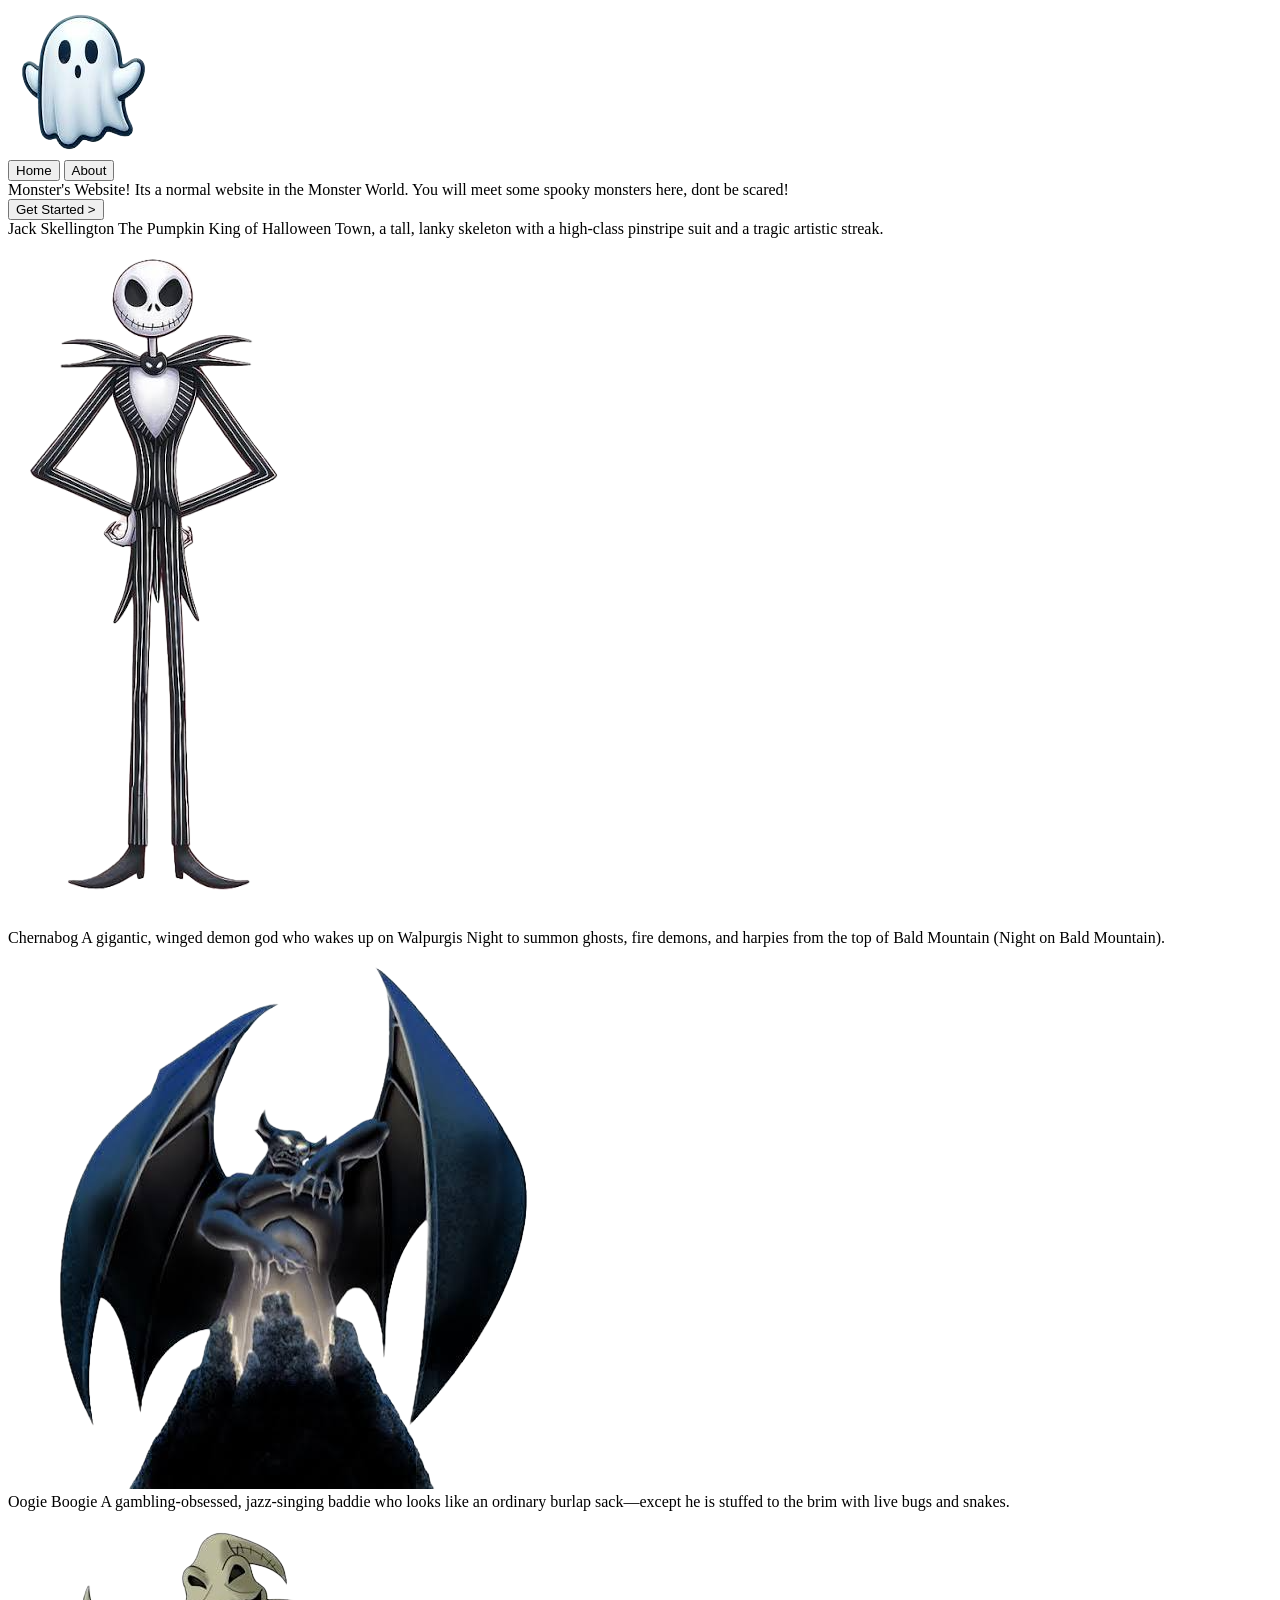
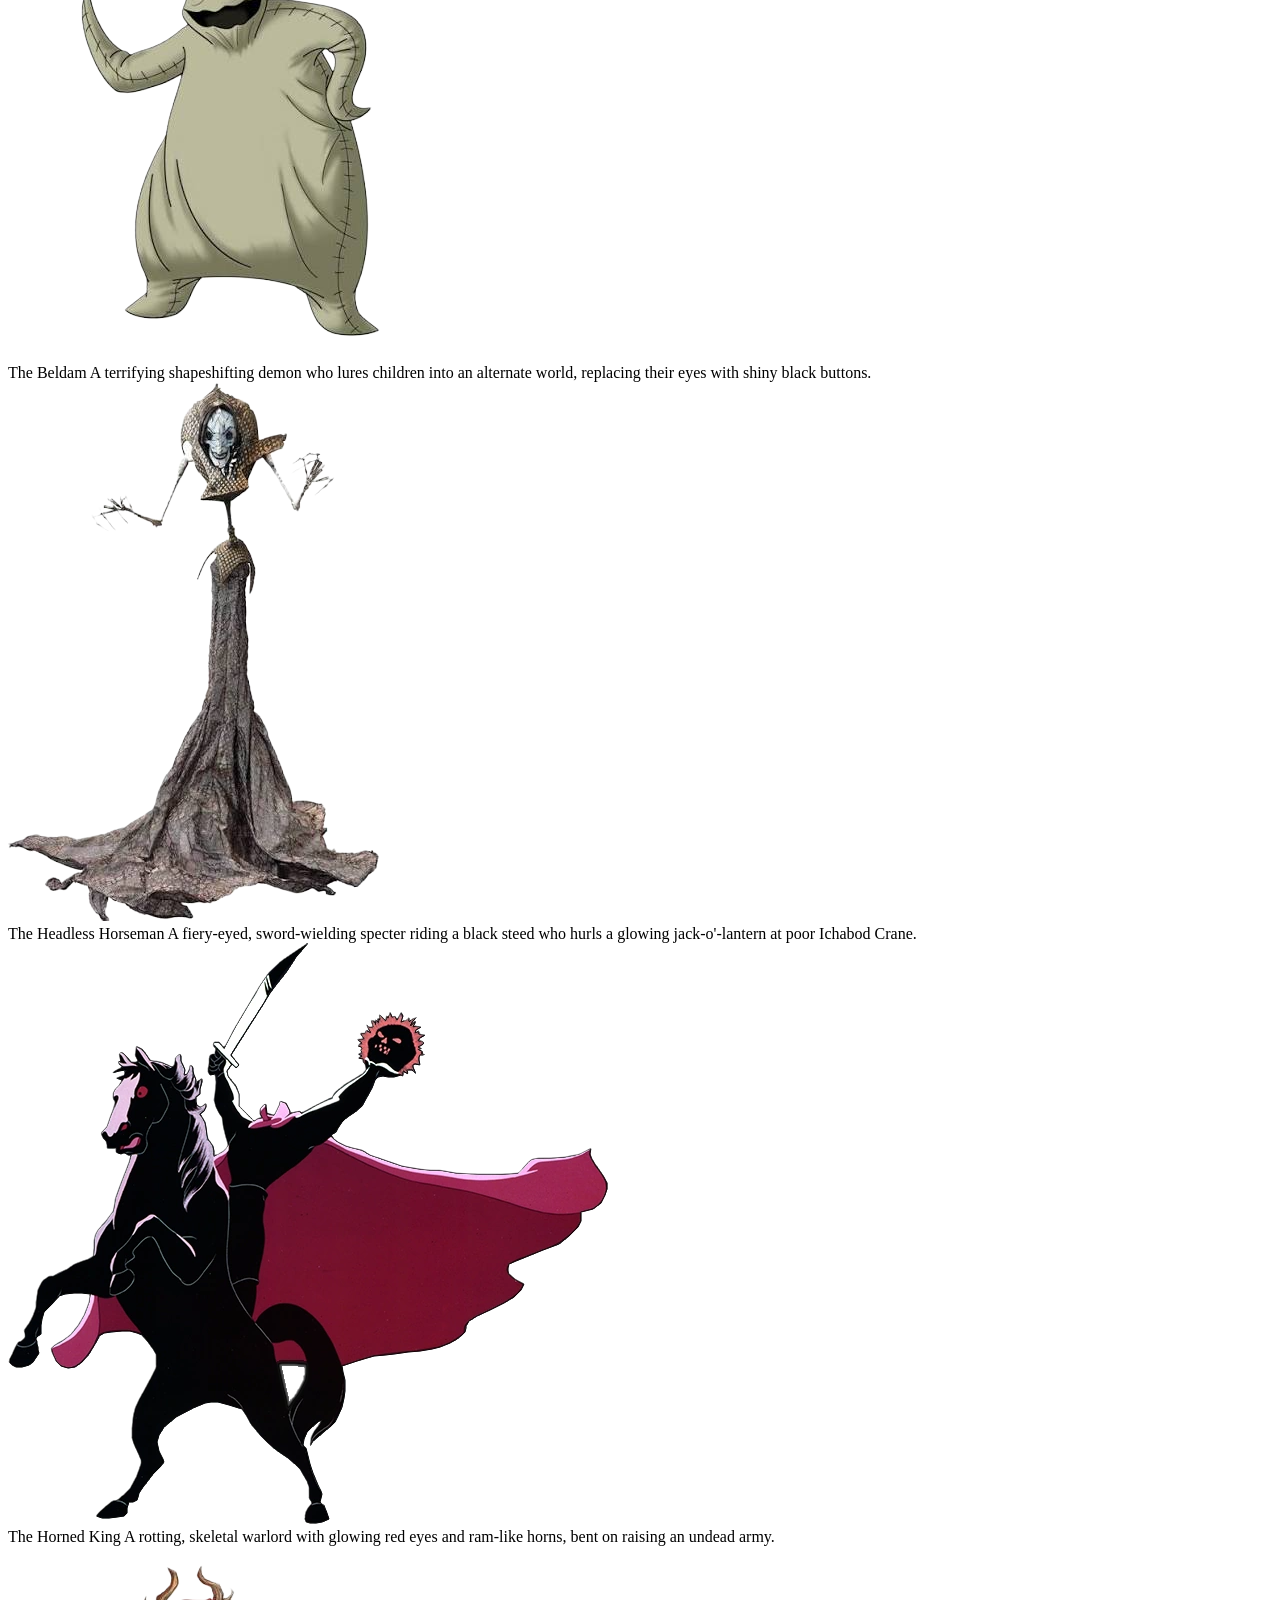
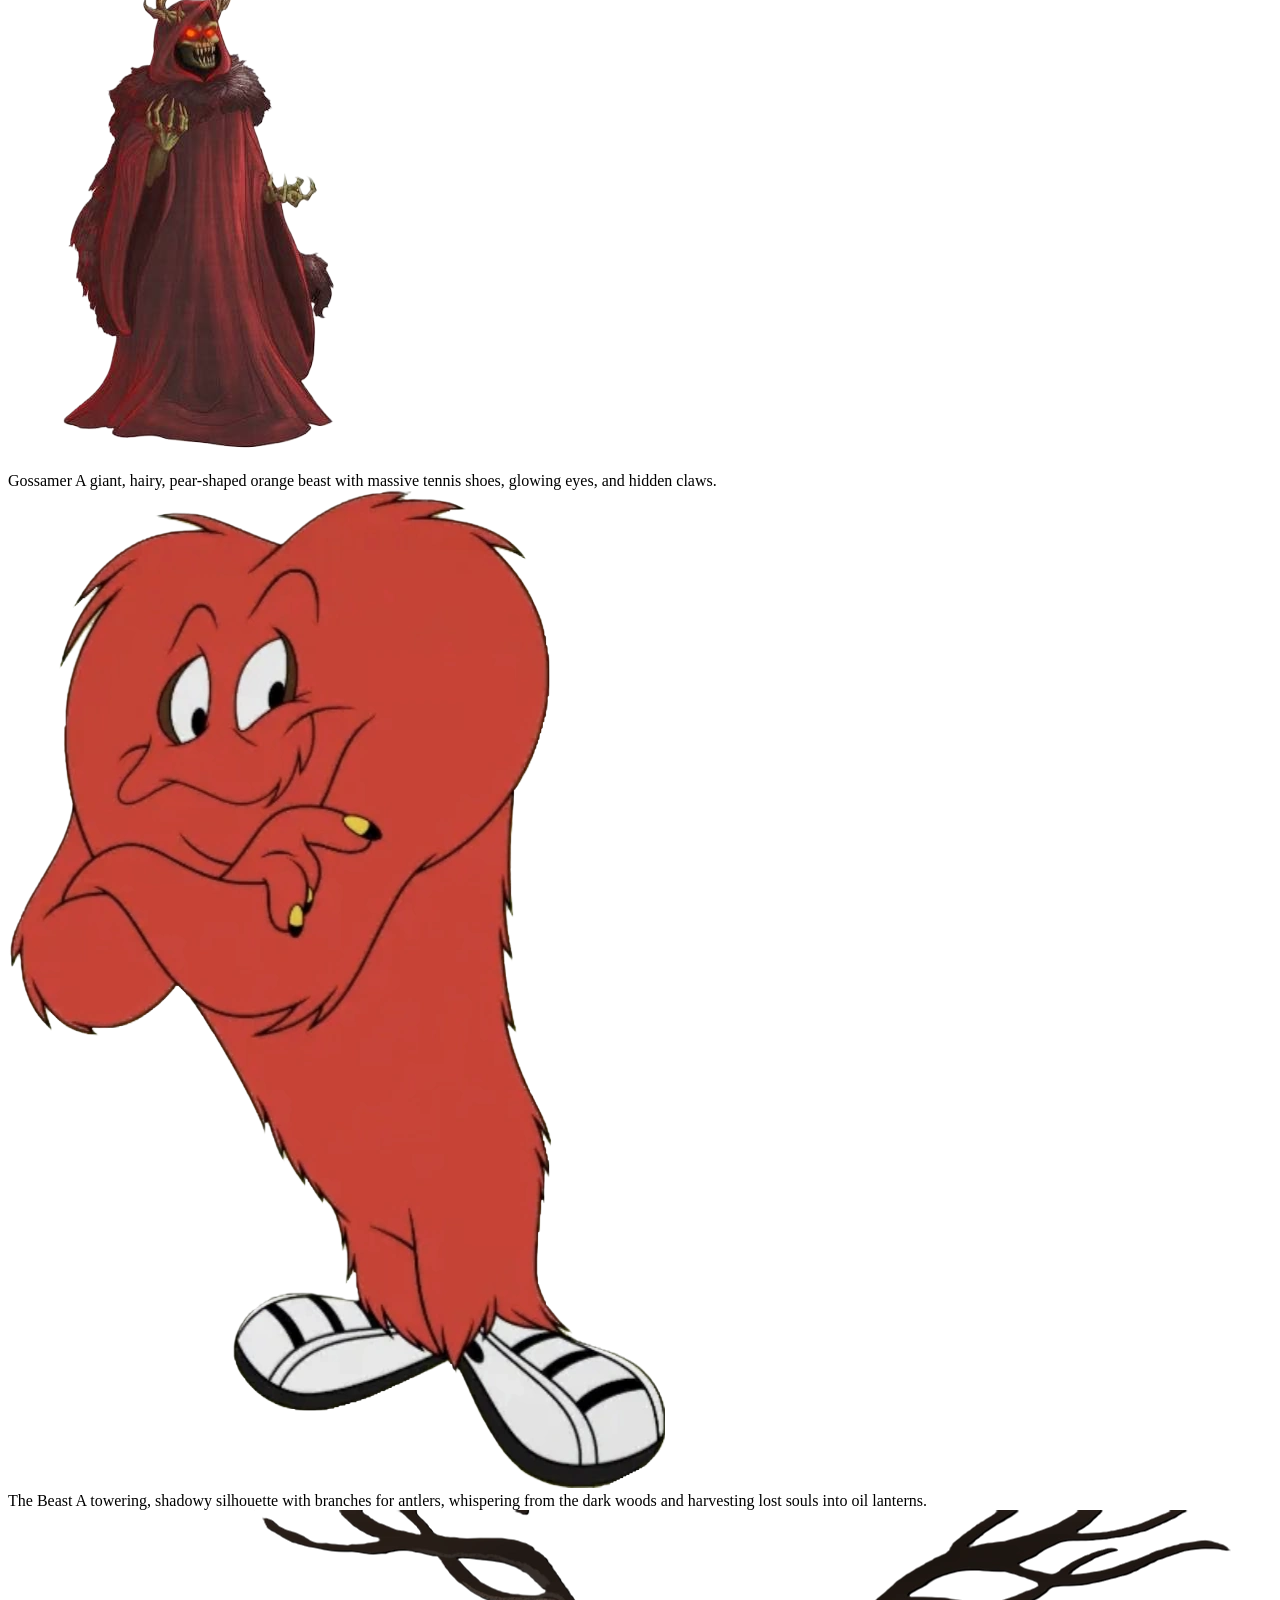
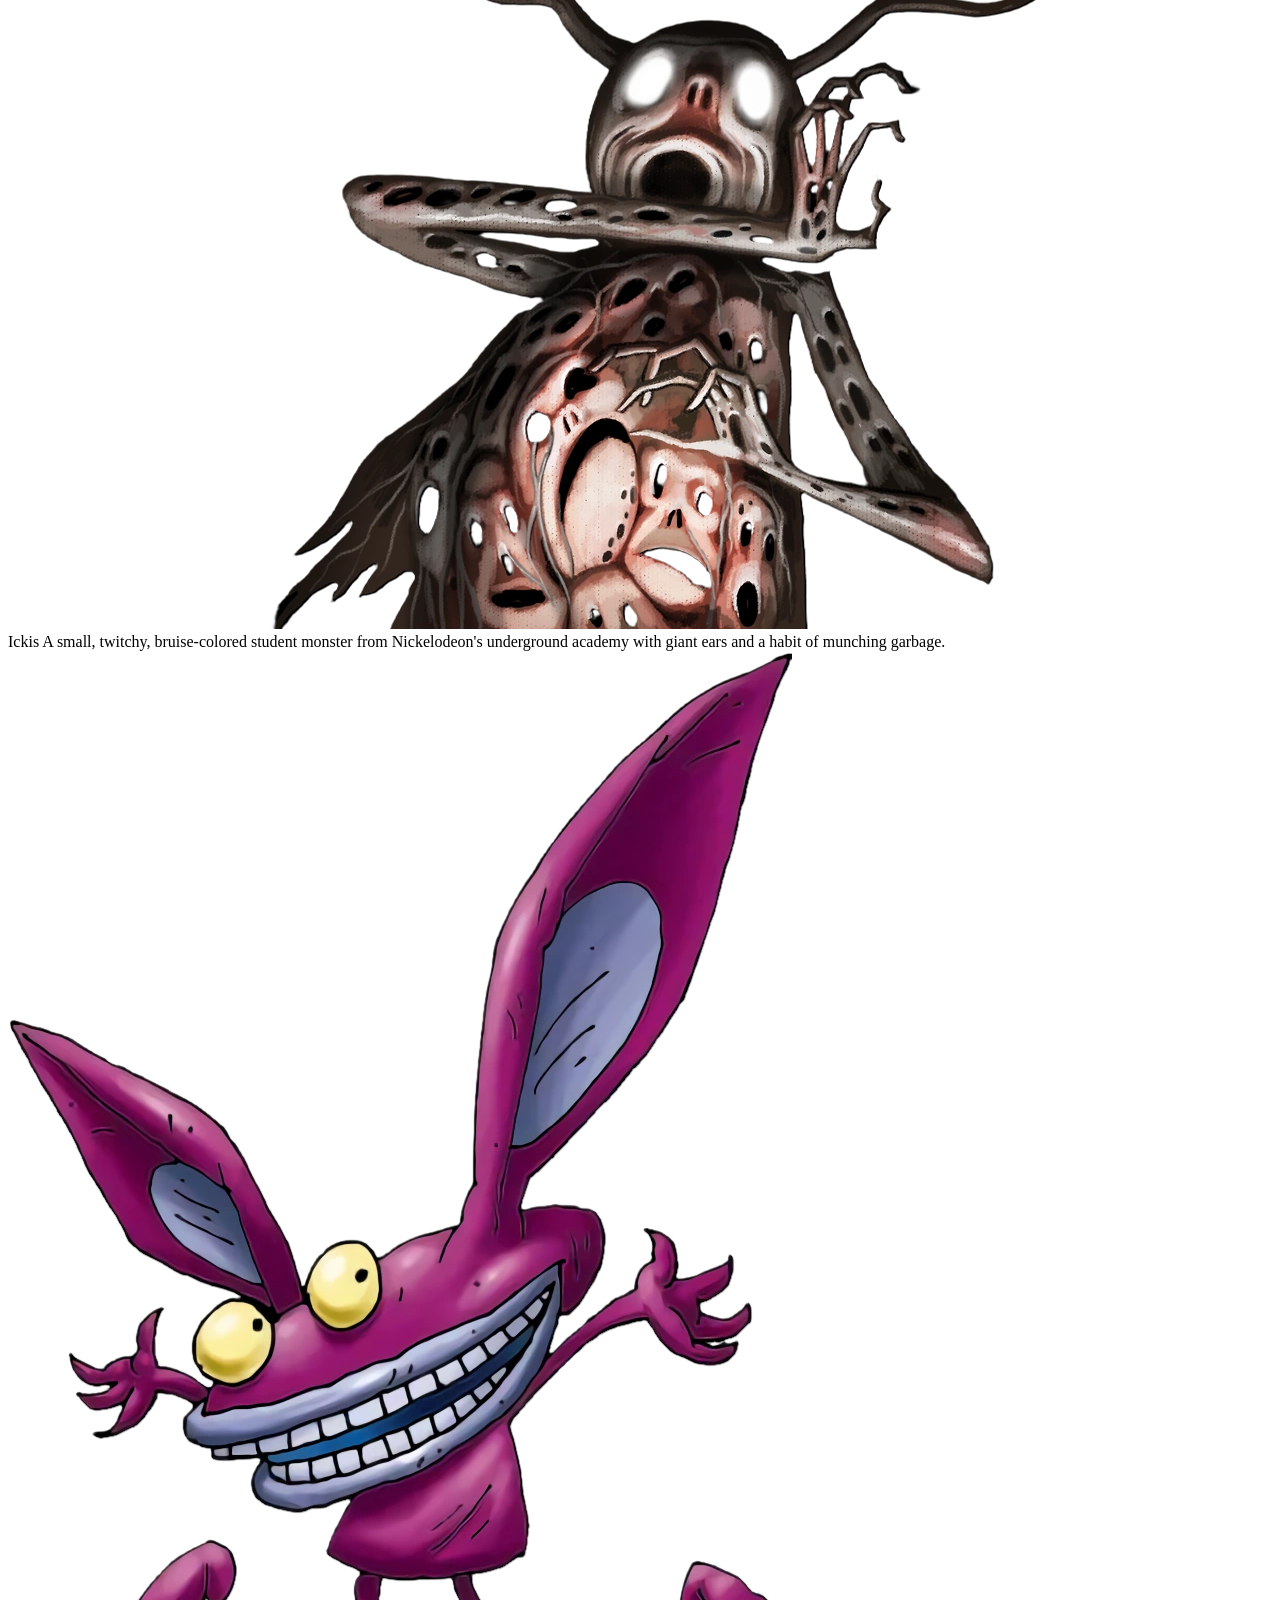
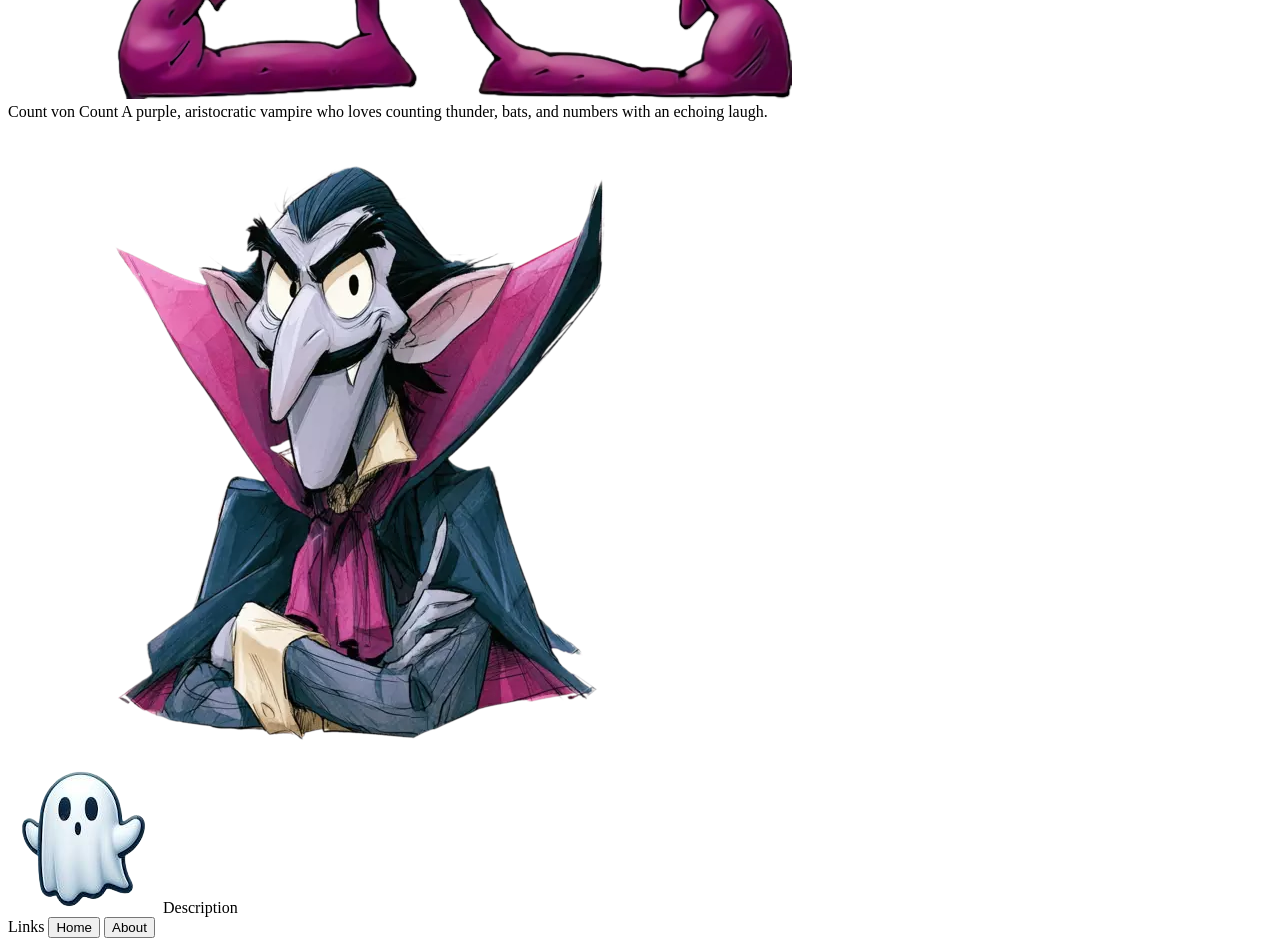
==== index.html @ f99f4a5c "Made HTML structure and added favicon ico. Also added required images." ====
<!DOCTYPE html>
<html lang="en">

<head>
    <meta charset="UTF-8">
    <meta name="viewport" content="width=device-width, initial-scale=1.0">
    <title>Monster's Website</title>
    <link rel="stylesheet" href="style.css">
    <link rel="apple-touch-icon" sizes="180x180" href="/apple-touch-icon.png">
    <link rel="icon" type="image/png" sizes="32x32" href="/favicon-32x32.png">
    <link rel="icon" type="image/png" sizes="16x16" href="/favicon-16x16.png">
    <link rel="manifest" href="/site.webmanifest">
</head>

<body>
    <div class="main">
        <nav>
            <span>
                <img src="imgs/logo.png" alt="ghost logo">
            </span>
            <div>
                <button class="btn">Home</button>
                <button class="btn">About</button>
            </div>
        </nav>
        <div class="hero">
            <span>
                Monster's Website!
            </span>
            <span>
                Its a normal website in the Monster World.
            </span>
            <span>
                You will meet some spooky monsters here, dont be scared!
            </span>
            <div class="hero-btns">
                <button class="btn red-btn">Get Started &gt;</button>
            </div>
        </div>
        <div class="seperation"></div>
    </div>
    <section class="first skellington">
        <div>
            <span>
                Jack Skellington
            </span>
            <span>
                The Pumpkin King of Halloween Town, a tall, lanky skeleton with a high-class pinstripe suit and a tragic
                artistic streak.
            </span>
        </div>
        <div class="secImg">
            <img src="imgs/skellignton.png" alt="Monster Image png">
        </div>
    </section>
    <div class="seperation"></div>
    <section class="first chernabog">
        <div>
            <span>
                Chernabog
            </span>
            <span>
                A gigantic, winged demon god who wakes up on Walpurgis Night to summon ghosts, fire demons, and harpies
                from the top of Bald Mountain (Night on Bald Mountain).
            </span>
        </div>
        <div class="secImg">
            <img src="imgs/chernabog.png" alt="Monster Image png">
        </div>
    </section>
    <div class="seperation"></div>
    <section class="first oogieboogie">
        <div>
            <span>
                Oogie Boogie
            </span>
            <span>
                A gambling-obsessed, jazz-singing baddie who looks like an ordinary burlap sack—except he is stuffed to
                the brim with live bugs and snakes.
            </span>
        </div>
        <div class="secImg">
            <img src="imgs/oggieboogie.png" alt="Monster Image png">
        </div>
    </section>
    <div class="seperation"></div>
    <section class="first thebeldam">
        <div>
            <span>
                The Beldam
            </span>
            <span>
                A terrifying shapeshifting demon who lures children into an alternate world, replacing their eyes with
                shiny black buttons.
            </span>
        </div>
        <div class="secImg">
            <img src="imgs/thebaldem.png" alt="Monster Image png">
        </div>
    </section>
    <div class="seperation"></div>
    <section class="first headless">
        <div>
            <span>
                The Headless Horseman
            </span>
            <span>
                A fiery-eyed, sword-wielding specter riding a black steed who hurls a glowing jack-o'-lantern at poor
                Ichabod Crane. 
            </span>
        </div>
        <div class="secImg">
            <img src="imgs/headless-horseman.png" alt="Monster Image png">
        </div>
    </section>
    <div class="seperation"></div>
    <section class="first hornedking">
        <div>
            <span>
                The Horned King
            </span>
            <span>
                A rotting, skeletal warlord with glowing red eyes and ram-like horns, bent on raising an undead army.
            </span>
        </div>
        <div class="secImg">
            <img src="imgs/hornedking.png" alt="Monster Image png">
        </div>
    </section>
    <div class="seperation"></div>
    <section class="first gossamer">
        <div>
            <span>
                Gossamer
            </span>
            <span>
                A giant, hairy, pear-shaped orange beast with massive tennis shoes, glowing eyes, and hidden claws.
            </span>
        </div>
        <div class="secImg">
            <img src="imgs/gossamer.png" alt="Monster Image png">
        </div>
    </section>
    <div class="seperation"></div>
    <section class="first thebeast">
        <div>
            <span>
                The Beast
            </span>
            <span>
                A towering, shadowy silhouette with branches for antlers, whispering from the dark woods and harvesting lost souls into oil lanterns.
            </span>
        </div>
        <div class="secImg">
            <img src="imgs/thebeast.png" alt="Monster Image png">
        </div>
    </section>
    <div class="seperation"></div>
    <section class="first ickis">
        <div>
            <span>
                Ickis
            </span>
            <span>
                A small, twitchy, bruise-colored student monster from Nickelodeon's underground academy with giant ears and a habit of munching garbage.
            </span>
        </div>
        <div class="secImg">
            <img src="imgs/ickis.png" alt="Monster Image png">
        </div>
    </section>
    <div class="seperation"></div>
    <section class="first countvoncount">
        <div>
            <span>
                Count von Count
            </span>
            <span>
                A purple, aristocratic vampire who loves counting thunder, bats, and numbers with an echoing laugh.
            </span>
        </div>
        <div class="secImg">
            <img src="imgs/countvoncount.png" alt="Monster Image png">
        </div>
    </section>
    <div class="seperation"></div>
    <footer>
        <div class="left">
            <img src="imgs/logo.png" alt="ghost logo">
            <span>Description</span>
        </div>
        <div class="right">
            <span>Links</span>
            <button class="btn">Home</button>
            <button class="btn">About</button>
        </div>
    </footer>
</body>

</html>
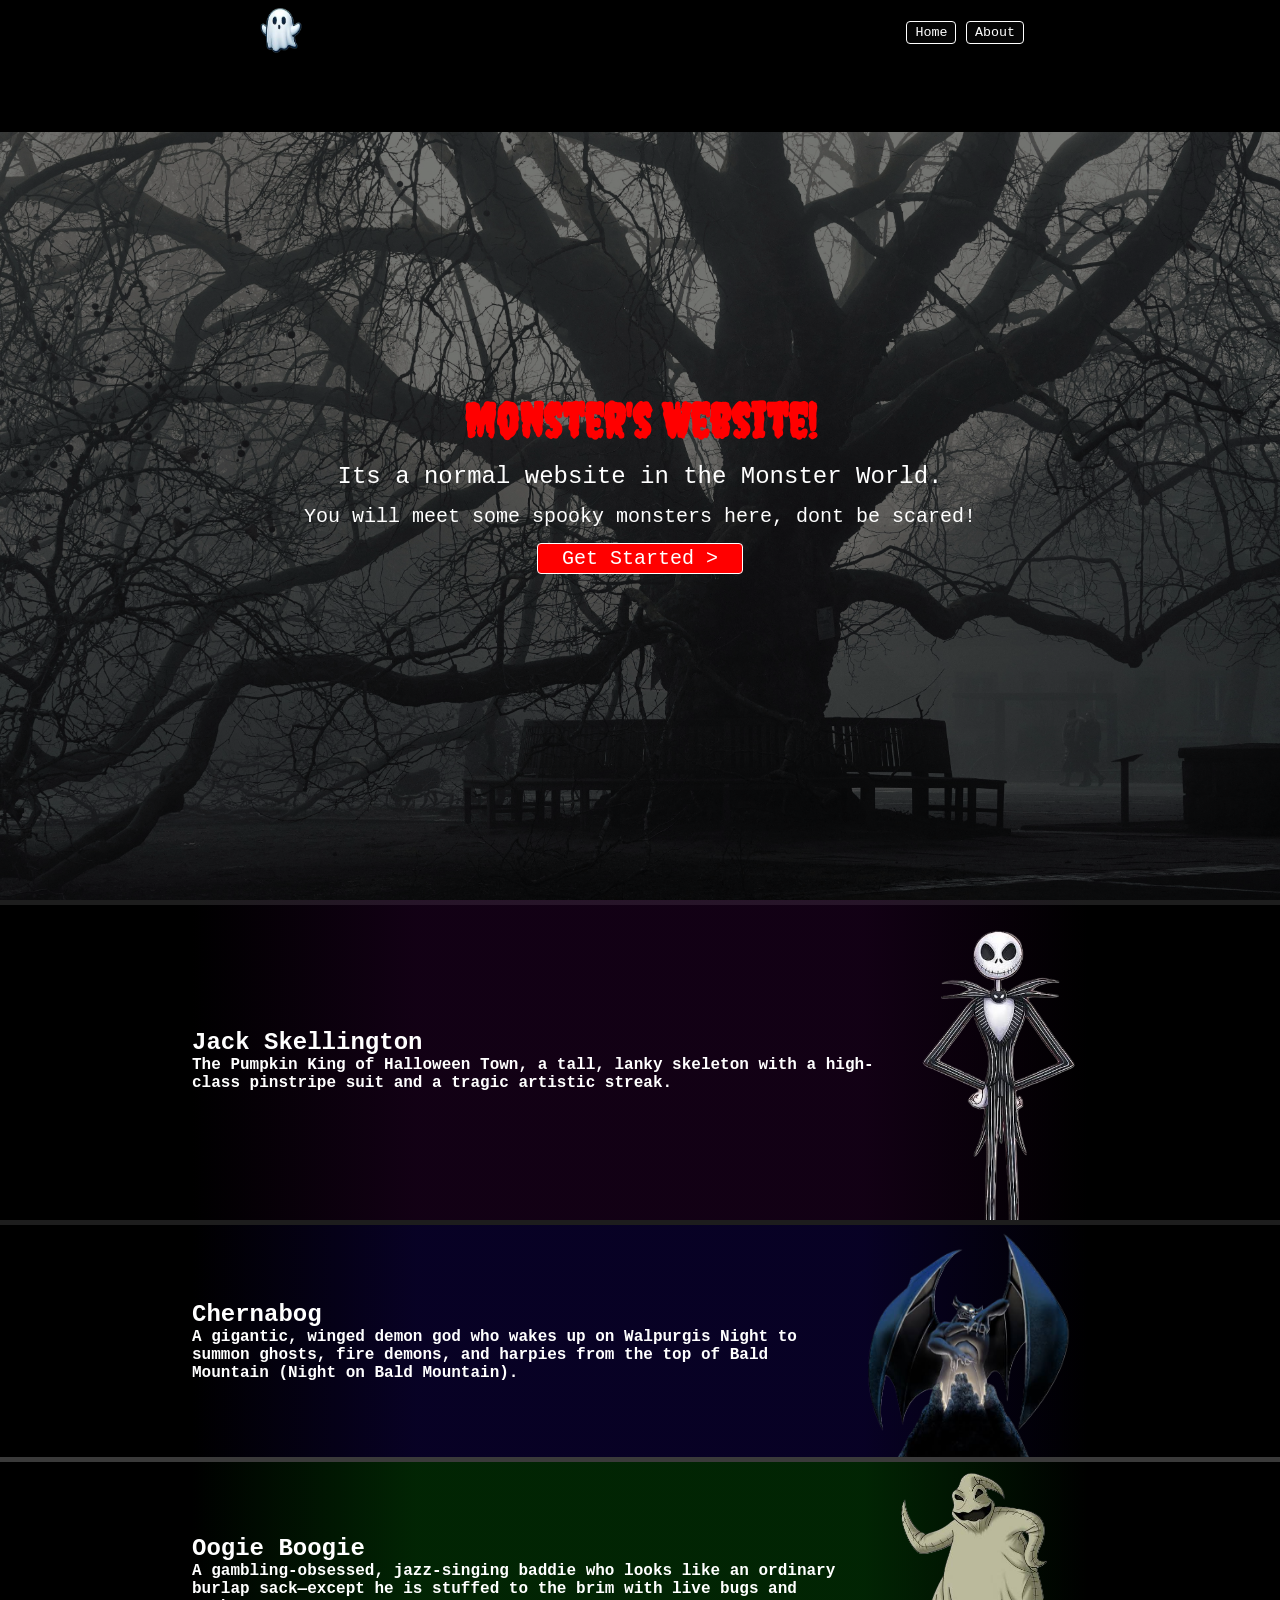
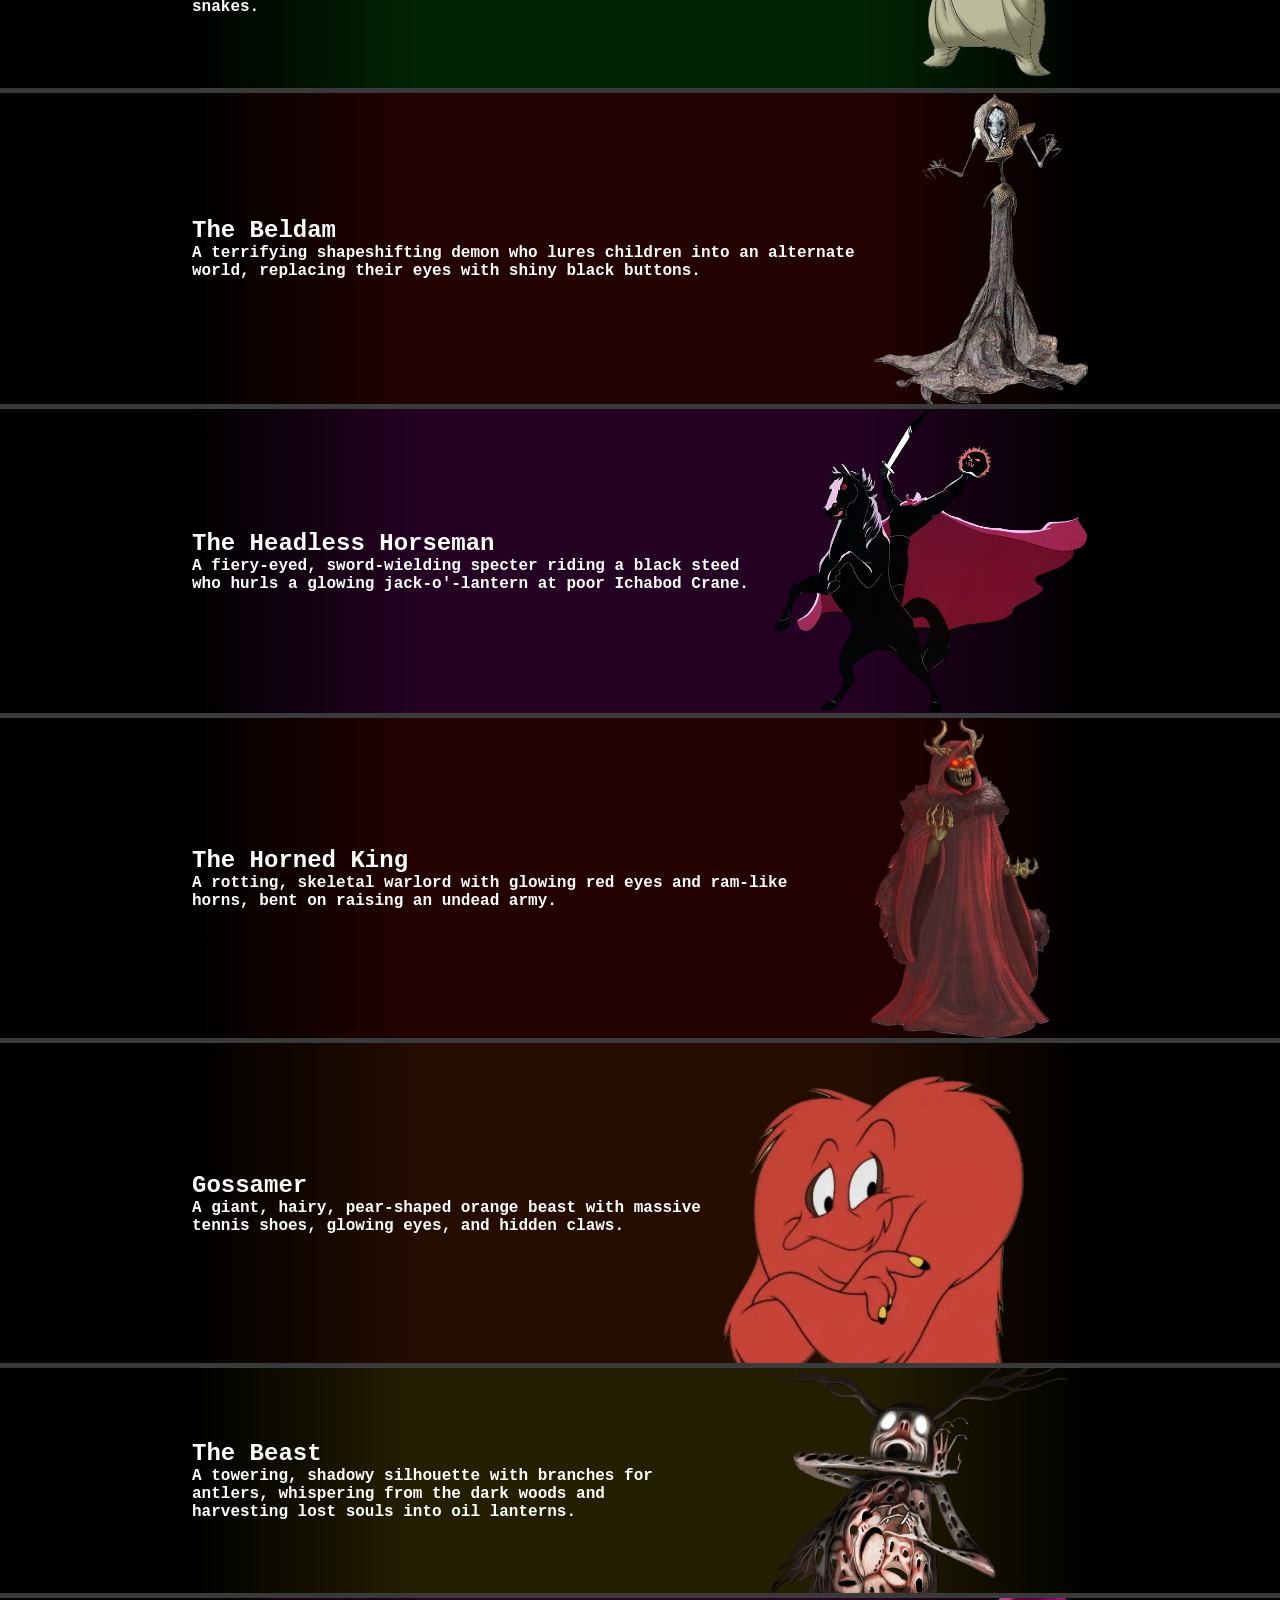
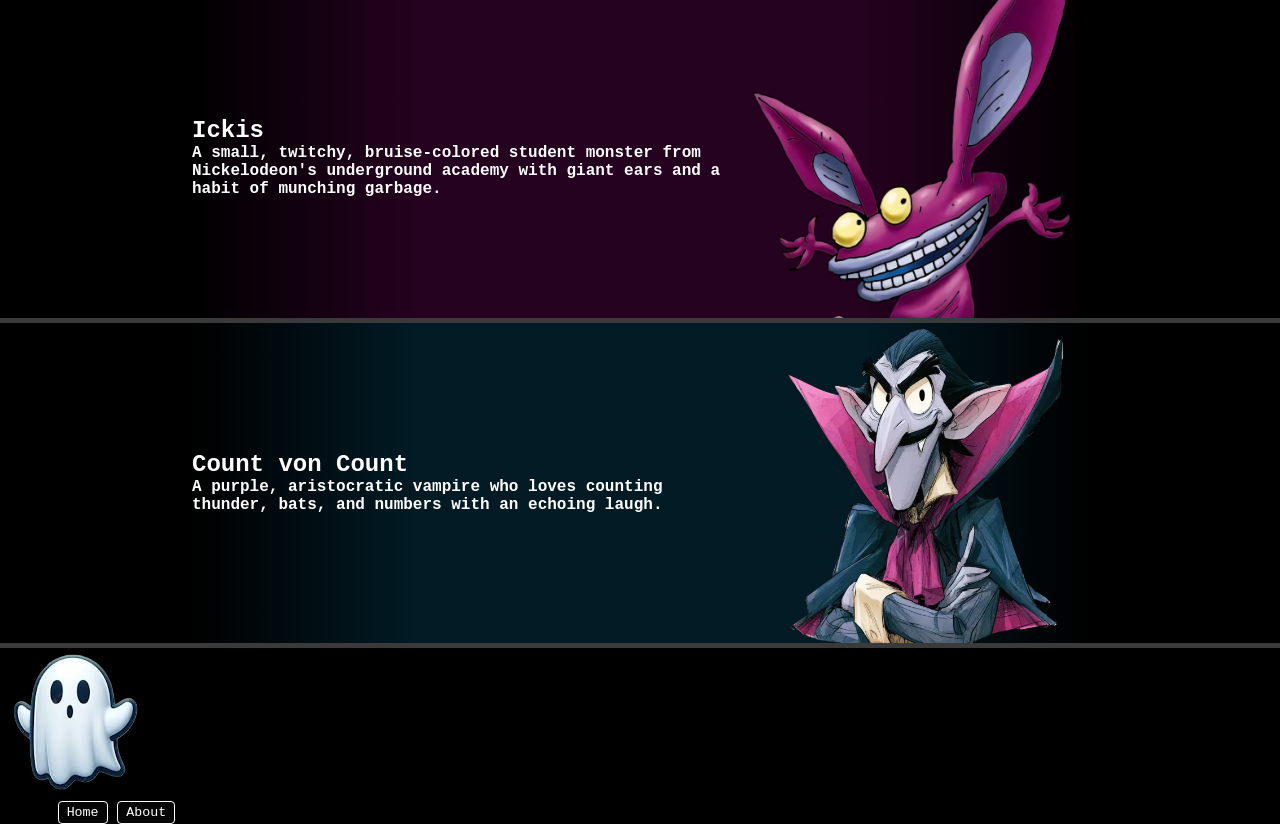
==== commit 83b3d198: "added css till characters, next adding css to footer" ====
--- a/index.html
+++ b/index.html
@@ -10,6 +10,11 @@
     <link rel="icon" type="image/png" sizes="32x32" href="/favicon-32x32.png">
     <link rel="icon" type="image/png" sizes="16x16" href="/favicon-16x16.png">
     <link rel="manifest" href="/site.webmanifest">
+    <link rel="preconnect" href="https://fonts.googleapis.com">
+    <link rel="preconnect" href="https://fonts.gstatic.com" crossorigin>
+    <link
+        href="https://fonts.googleapis.com/css2?family=Creepster&family=Martel+Sans:wght@200;300;400;600;700;800;900&family=Poppins:ital,wght@0,100;0,200;0,300;0,400;0,500;0,600;0,700;0,800;0,900;1,100;1,200;1,300;1,400;1,500;1,600;1,700;1,800;1,900&family=Roboto:ital,wght@0,100..900;1,100..900&display=swap"
+        rel="stylesheet">
 </head>
 
 <body>
@@ -23,6 +28,9 @@
                 <button class="btn">About</button>
             </div>
         </nav>
+        <div class="box">
+
+        </div>
         <div class="hero">
             <span>
                 Monster's Website!
@@ -50,7 +58,7 @@
             </span>
         </div>
         <div class="secImg">
-            <img src="imgs/skellignton.png" alt="Monster Image png">
+            <img src="imgs/skellignton.png" style="transform: translateY(70px);" alt="Monster Image png">
         </div>
     </section>
     <div class="seperation"></div>
@@ -106,7 +114,7 @@
             </span>
             <span>
                 A fiery-eyed, sword-wielding specter riding a black steed who hurls a glowing jack-o'-lantern at poor
-                Ichabod Crane. 
+                Ichabod Crane.
             </span>
         </div>
         <div class="secImg">
@@ -138,7 +146,7 @@
             </span>
         </div>
         <div class="secImg">
-            <img src="imgs/gossamer.png" alt="Monster Image png">
+            <img src="imgs/gossamer.png" style="transform: translateY(150px);" alt="Monster Image png">
         </div>
     </section>
     <div class="seperation"></div>
@@ -148,7 +156,8 @@
                 The Beast
             </span>
             <span>
-                A towering, shadowy silhouette with branches for antlers, whispering from the dark woods and harvesting lost souls into oil lanterns.
+                A towering, shadowy silhouette with branches for antlers, whispering from the dark woods and harvesting
+                lost souls into oil lanterns.
             </span>
         </div>
         <div class="secImg">
@@ -162,7 +171,8 @@
                 Ickis
             </span>
             <span>
-                A small, twitchy, bruise-colored student monster from Nickelodeon's underground academy with giant ears and a habit of munching garbage.
+                A small, twitchy, bruise-colored student monster from Nickelodeon's underground academy with giant ears
+                and a habit of munching garbage.
             </span>
         </div>
         <div class="secImg">
--- a/style.css
+++ b/style.css
@@ -0,0 +1,258 @@
+* {
+    margin: 0;
+    padding: 0;
+    font-family: 'Courier New', Courier, monospace;
+}
+body {
+    background-color: #000;
+}
+.main {
+    background-image: url(imgs/background.jpg);
+    background-position: bottom center;
+    background-repeat: no-repeat;
+    background-size: max(1200px, 100vw);
+    height: 100vh;
+    position: relative;
+}
+.main .box {
+    height: 100vw;
+    width: 100%;
+    opacity: 0.5;
+    position: absolute;
+    top:0;
+    background-color: #000;
+}
+nav {
+    width: 60vw;
+    height: 65px;
+    margin: auto;
+    display: flex;
+    align-items: center;
+    justify-content: space-between;
+}
+
+nav span img{
+    /* color: red; */
+
+    width: 50px;
+    height: 100%;
+    position: relative;
+    z-index: 10;
+}
+nav button {
+    position: relative;
+    z-index: 10;
+    border: none;
+}
+.hero {
+    /* font-family: "Creepster"; */
+    height: calc(100% - 65px);
+    display: flex;
+    align-items: center;
+    justify-content: center;
+    flex-direction: column;
+    color: #fff;
+    position: relative;
+    gap: 15px;
+    padding: 0px 30px;
+}
+.hero > :first-child{
+    color: red;
+    font-family: "Creepster";
+    font-size: 48px;
+    font-weight: bolder;
+    text-align: center;
+}
+.hero > :nth-child(2){
+    font-weight: 400;
+    font-size: 24px;
+    text-align: center;
+}
+.hero > :nth-child(3){
+    font-weight: 400;
+    font-size: 20px;
+    text-align: center;
+}
+.seperation{
+    height: 5px;
+    background-color: rgb(58, 58, 58);
+}
+.btn {
+    padding: 3px 8px;
+    font-weight: 400;
+    color: #fff;
+    background-color: rgba(248, 243, 243, 0.021);
+    border-radius: 4px;
+    border: 1px solid white;
+    cursor: pointer;
+}
+.red-btn {
+    background-color: red;
+    color: #fff;
+    padding: 3px 24px;
+    font-size: 20px;
+    font-weight: 400;
+    border-radius: 4px;
+}
+.main input {
+    padding: 7px 101px 8px 14px;
+    font-size: 12px;
+    color: white;
+    border-radius: 4px;
+    background-color: rgba(23, 23, 23, 0.7);
+    border: 1px solid rgba(225, 225, 225, 0.5);
+}
+.first {
+    display: flex;
+    justify-content: center;
+    align-items: center;
+    max-width: 70vw;
+    margin: auto;
+    color: #fff;
+    overflow: hidden;
+    position: relative;
+}
+.skellington {
+    background: linear-gradient(
+        to right,
+        rgba(60, 2, 68, 0) 0%,
+        rgba(60, 2, 68, 0.3) 25%,
+        rgba(60, 2, 68, 0.3) 75%,
+        rgba(60, 2, 68, 0) 100%
+    );
+}
+.chernabog {
+    background: linear-gradient(
+        to right,
+        rgba(26, 5, 121, 0) 0%,
+        rgba(26, 5, 121, 0.3) 25%,
+        rgba(26, 5, 121, 0.3)75%,
+        rgba(26, 5, 121, 0) 100%
+    );
+}
+.chernabog {
+    background: linear-gradient(
+        to right,
+        rgba(26, 5, 121, 0) 0%,
+        rgba(26, 5, 121, 0.3) 25%,
+        rgba(26, 5, 121, 0.3)75%,
+        rgba(26, 5, 121, 0) 100%
+    );
+}
+.oogieboogie {
+    background: linear-gradient(
+        to right,
+        rgba(5, 121, 11, 0) 0%,
+        rgba(5, 121, 11, 0.3) 25%,
+    rgba(5, 121, 11, 0.3)75%,
+rgba(5, 121, 11, 0) 100%
+    );
+}
+.thebeldam {
+    background: linear-gradient(
+        to right,
+        rgba(121, 5, 5, 0) 0%,
+        rgba(121, 5, 5, 0.3) 25%,
+        rgba(121, 5, 5, 0.3)75%,
+        rgba(121, 5, 5, 0) 100%
+    );
+}
+.headless {
+    background: linear-gradient(
+        to right,
+        rgba(121, 5, 115, 0) 0%,
+        rgba(121, 5, 115, 0.3) 25%,
+        rgba(121, 5, 115, 0.3)75%,
+        rgba(121, 5, 115, 0) 100%
+    );
+}
+.hornedking {
+    background: linear-gradient(
+        to right,
+        rgba(121, 5, 5, 0) 0%,
+        rgba(121, 5, 5, 0.3) 25%,
+        rgba(121, 5, 5, 0.3)75%,
+        rgba(121, 5, 5, 0) 100%
+    );
+}
+.gossamer {
+    background: linear-gradient(
+        to right,
+        rgba(121, 42, 5, 0) 0%,
+        rgba(121, 42, 5, 0.3) 25%,
+        rgba(121, 42, 5, 0.3)75%,
+        rgba(121, 42, 5, 0) 100%
+    );
+}
+.gossamer {
+    background: linear-gradient(
+        to right,
+        rgba(121, 42, 5, 0) 0%,
+        rgba(121, 42, 5, 0.3) 25%,
+        rgba(121, 42, 5, 0.3)75%,
+        rgba(121, 42, 5, 0) 100%
+    );
+}
+.thebeast {
+    background: linear-gradient(
+        to right,
+        rgba(121, 100, 5, 0) 0%,
+        rgba(121, 100, 5, 0.3) 25%,
+        rgba(121, 100, 5, 0.3)75%,
+        rgba(121, 100, 5, 0) 100%
+    );
+}
+.ickis {
+    background: linear-gradient(
+        to right,
+        rgba(121, 5, 102, 0) 0%,
+        rgba(121, 5, 102, 0.3) 25%,
+        rgba(121, 5, 102, 0.3)75%,
+        rgba(121, 5, 102, 0) 100%
+    );
+}
+.countvoncount {
+    background: linear-gradient(
+        to right,
+        rgba(5, 88, 121, 0) 0%,
+        rgba(5, 88, 121, 0.3) 25%,
+        rgba(5, 88, 121, 0.3)75%,
+        rgba(5, 88, 121, 0) 100%
+    );
+}
+.secImg {
+    position: relative;
+    max-width: 400px;
+    max-height: 320px;
+    display: flex;
+    justify-content: center;
+    align-items: center;
+    overflow: hidden;
+}
+.secImg img {
+    width: 100%;
+    height: 100%;
+    object-fit: contain;
+    display: block;
+    position: relative;
+    z-index: 10;
+}
+section.first > div{
+    display: flex;
+    flex-direction: column;
+    justify-content: center;
+    font-weight: bolder;
+    z-index: 10;
+}
+section.first > div :nth-child(1){
+    font-weight: 48px;
+    font-weight: bolder;
+    z-index: 10;
+    font-size: 24px;
+}
+/* section.first > div :nth-child(2){
+    z-index: 10;
+} */
+/* section.first:nth-child(1) img {
+    transform: translateY(30px);
+} */
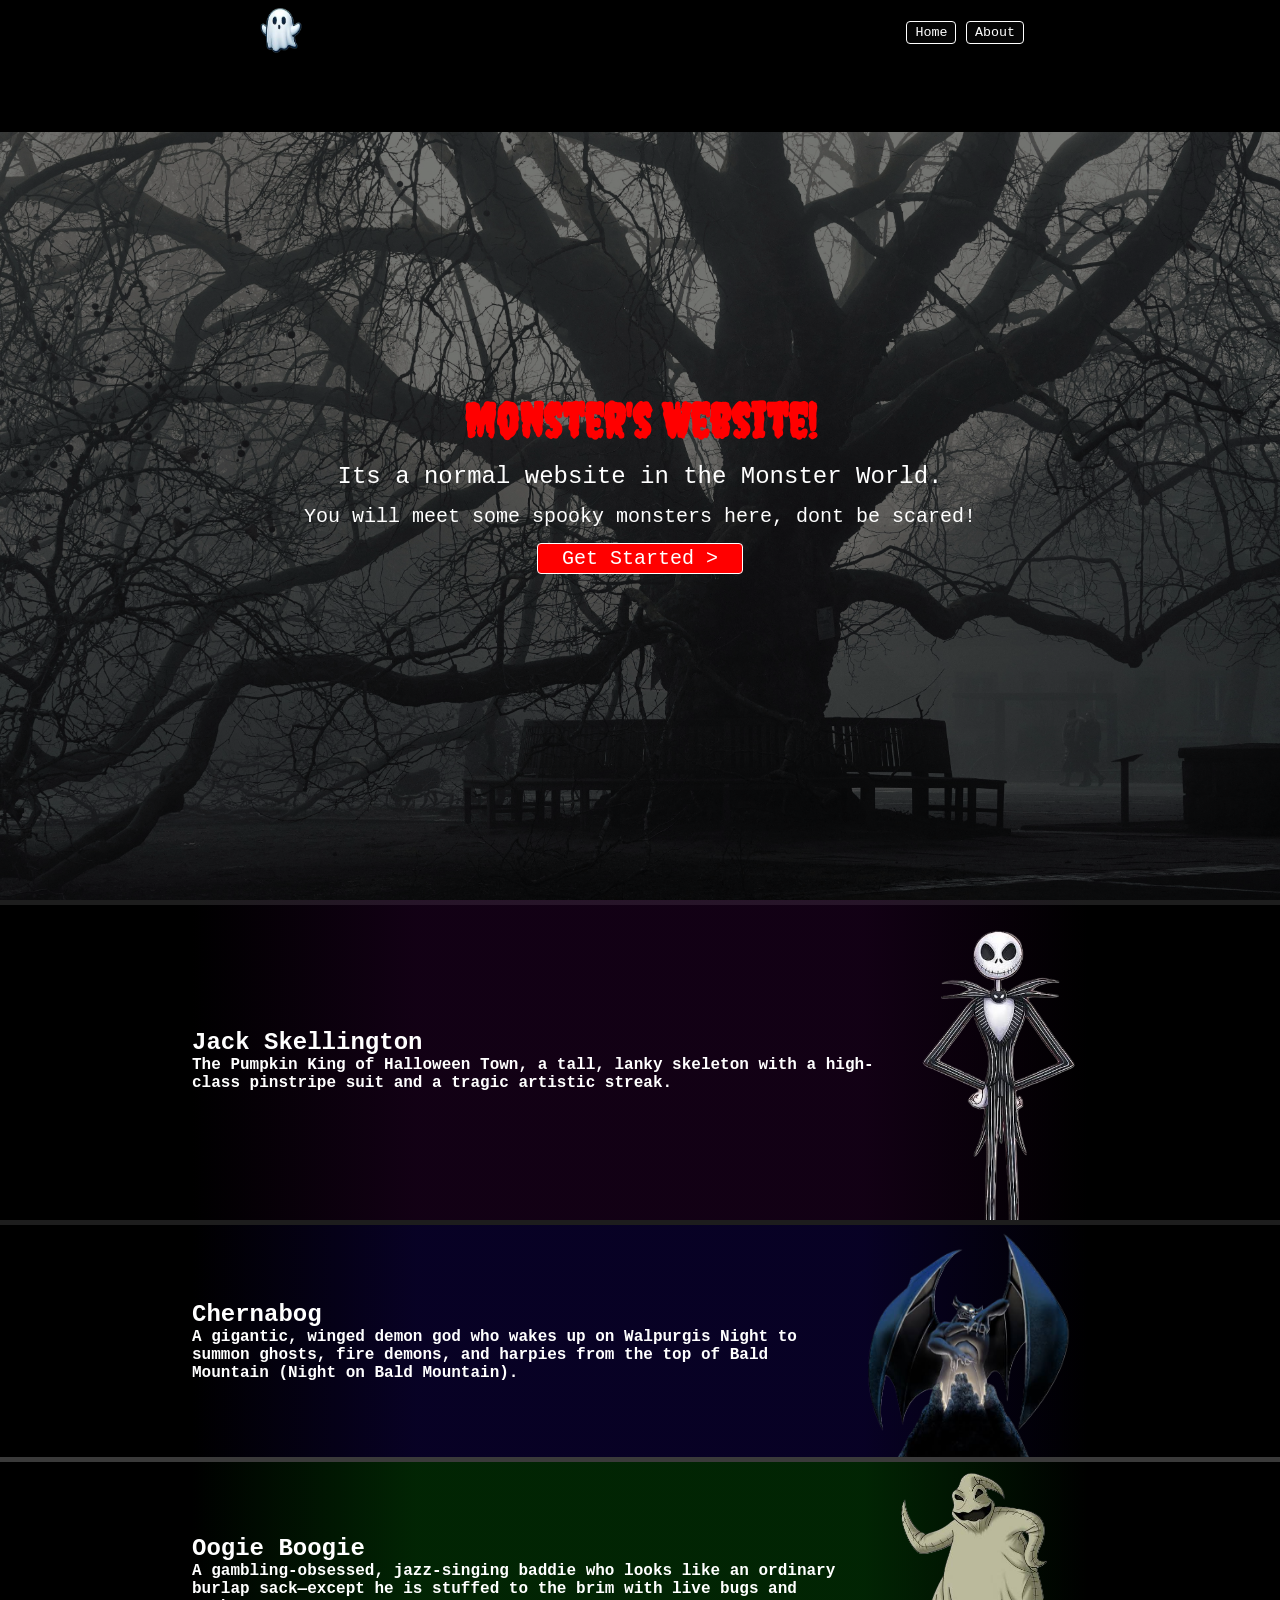
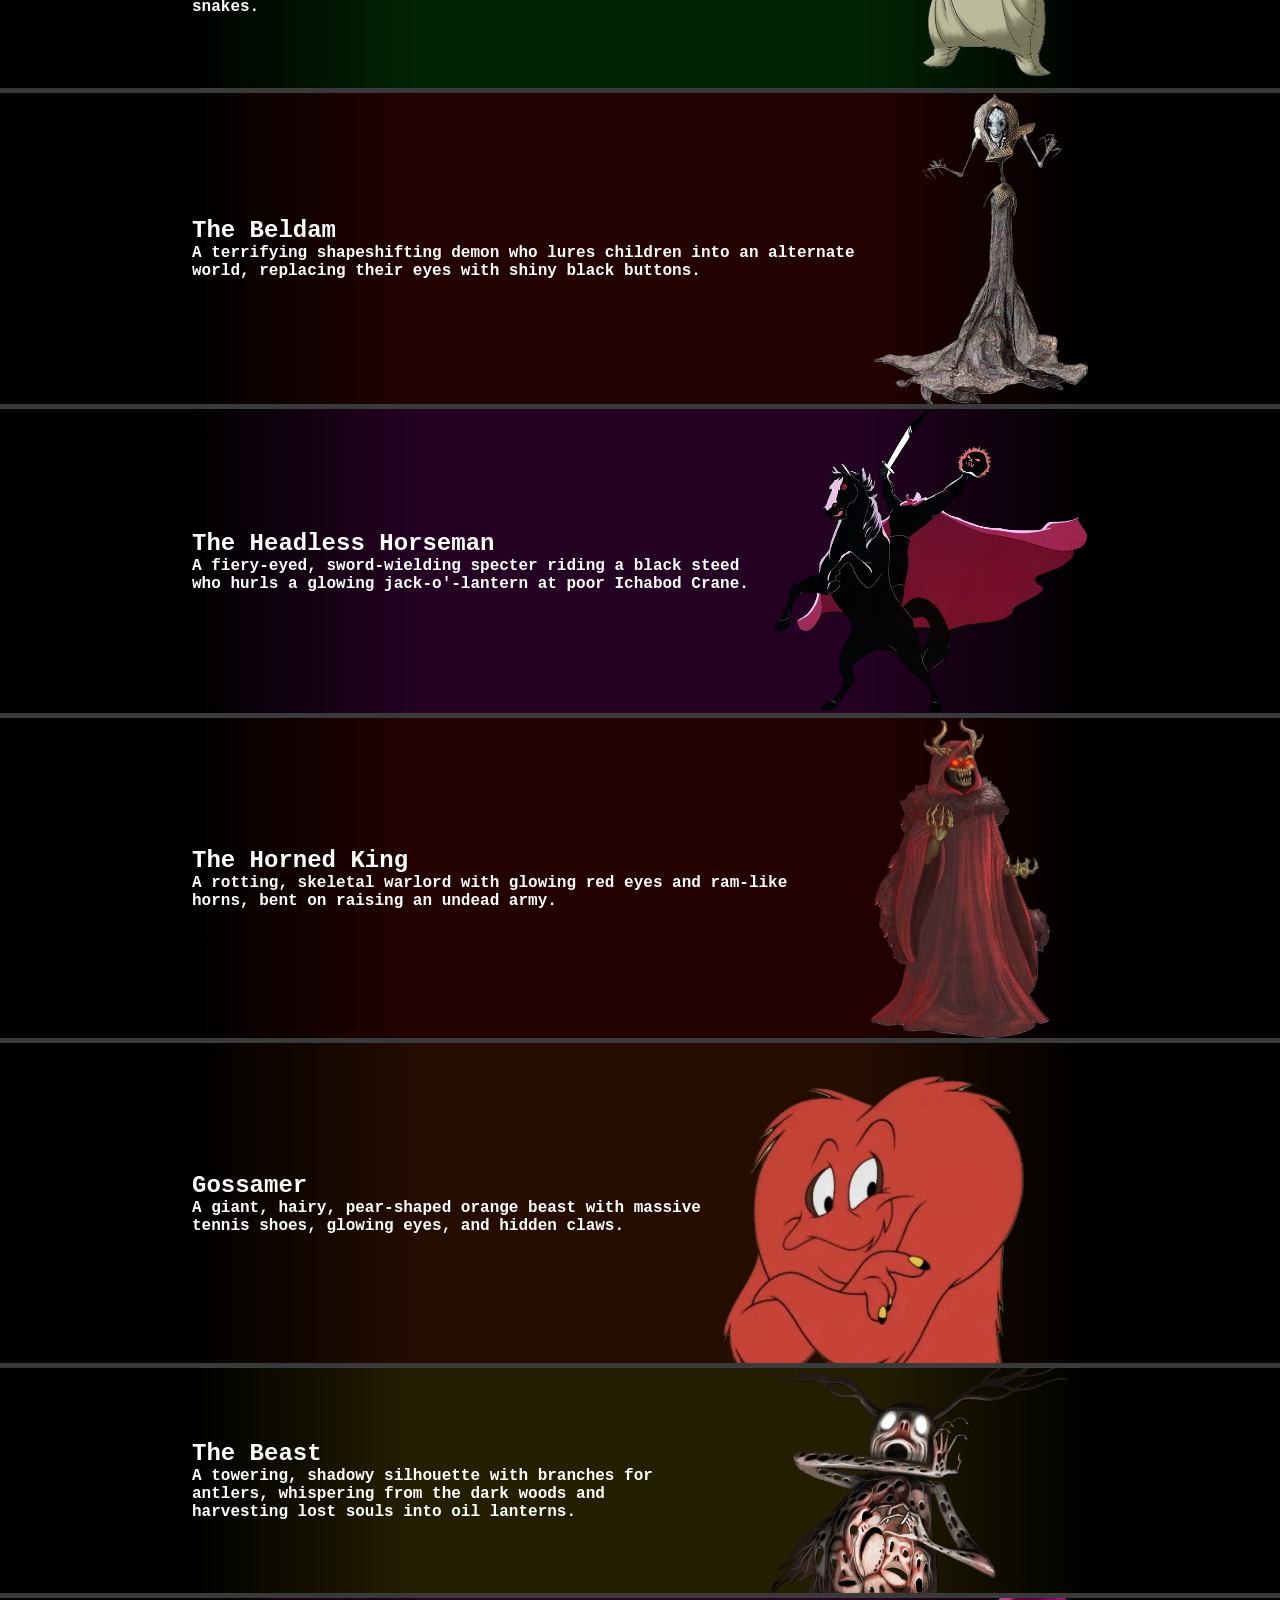
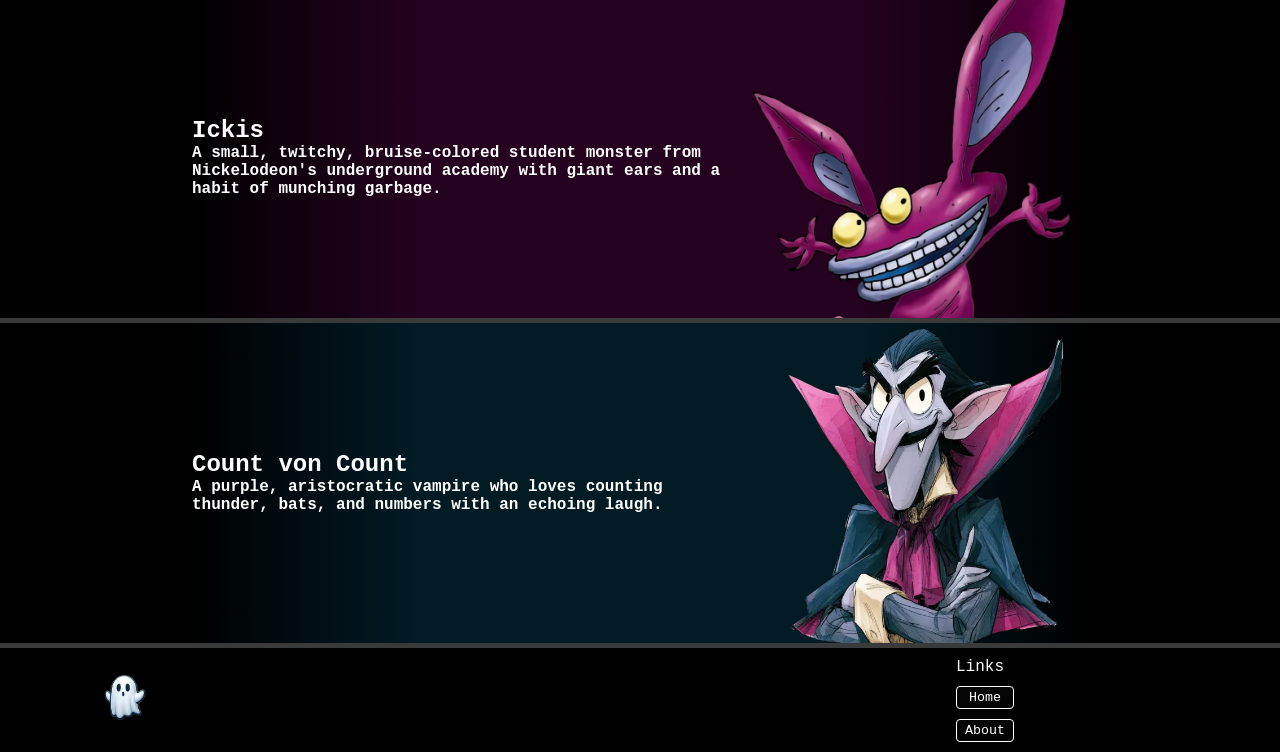
==== commit d7cab64d: "made buttons working added footer and made 404 page" ====
--- a/index.html
+++ b/index.html
@@ -24,8 +24,8 @@
                 <img src="imgs/logo.png" alt="ghost logo">
             </span>
             <div>
-                <button class="btn">Home</button>
-                <button class="btn">About</button>
+                <a href="index.html"><button class="btn">Home</button></a>
+                <a href="404page.html"><button class="btn">About</button></a>
             </div>
         </nav>
         <div class="box">
@@ -42,12 +42,12 @@
                 You will meet some spooky monsters here, dont be scared!
             </span>
             <div class="hero-btns">
-                <button class="btn red-btn">Get Started &gt;</button>
+                <a href="#first-sec"><button class="btn red-btn">Get Started &gt;</button></a>
             </div>
         </div>
         <div class="seperation"></div>
     </div>
-    <section class="first skellington">
+    <section id="first-sec" class="first skellington">
         <div>
             <span>
                 Jack Skellington
@@ -197,7 +197,6 @@
     <footer>
         <div class="left">
             <img src="imgs/logo.png" alt="ghost logo">
-            <span>Description</span>
         </div>
         <div class="right">
             <span>Links</span>
--- a/style.css
+++ b/style.css
@@ -1,3 +1,6 @@
+html {
+    scroll-behavior: smooth;
+}
 * {
     margin: 0;
     padding: 0;
@@ -255,4 +258,25 @@
 } */
 /* section.first:nth-child(1) img {
     transform: translateY(30px);
-} */+} */
+ footer {
+    width: 80vw;
+    height: auto;
+    display: flex;
+    align-items: center;
+    justify-content: space-between;
+    color: #fff;
+ }
+.right {
+    display: flex;
+    flex-direction: column;
+    gap: 10px;
+    margin: 10px;
+    
+ }
+.left img {
+    width: 50px;
+    height: 100%;
+    position: relative;
+    left: 100px;
+ }
